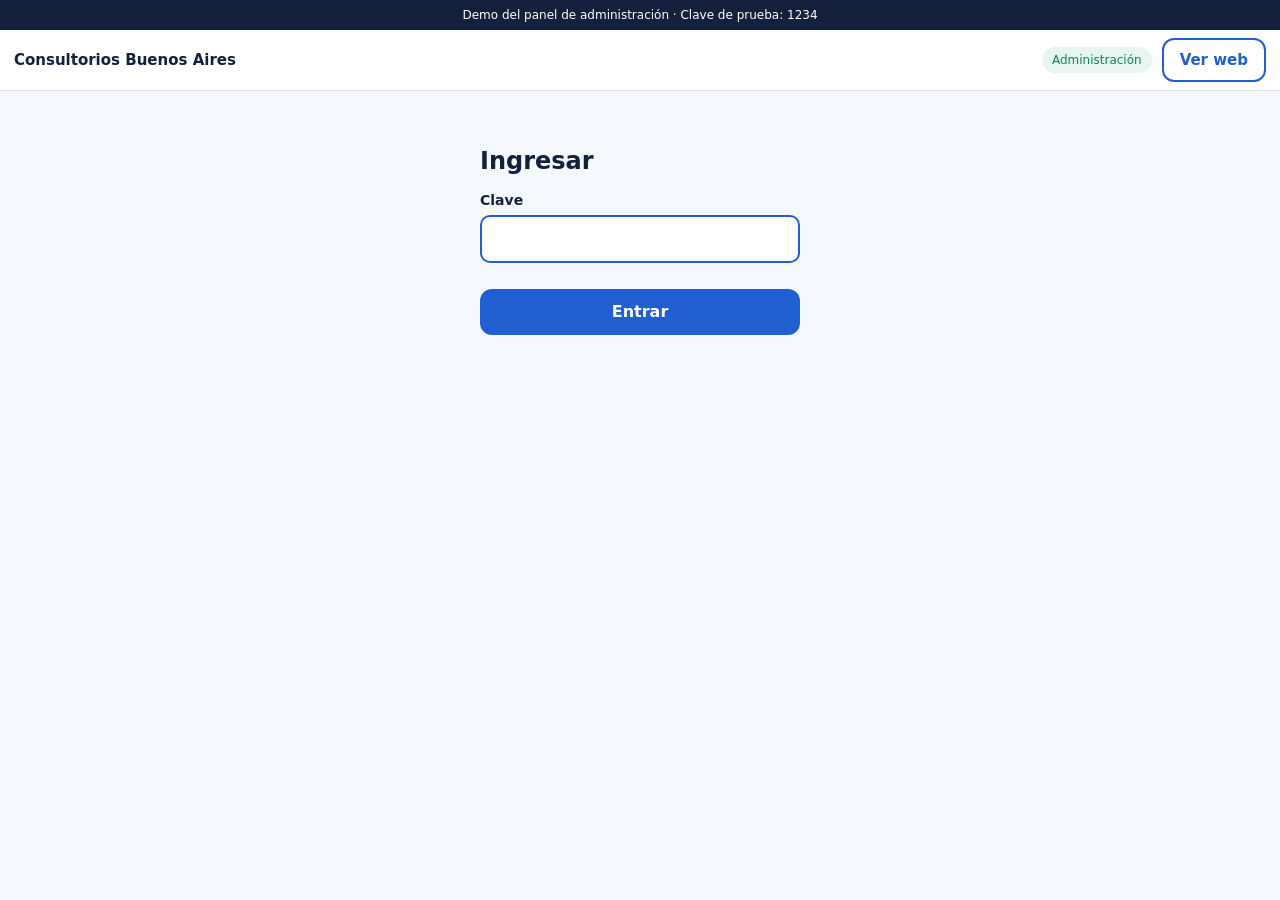
==== admin.html @ bad11d14 "Sistema de turnos y pago online para Consultorios Buenos Aires Reserva de turnos con 21 prestaciones" ====
<!DOCTYPE html>
<html lang="es-AR">
<head>
<meta charset="utf-8"><meta name="viewport" content="width=device-width, initial-scale=1">
<meta name="robots" content="noindex">
<title>Panel de administración | Consultorios Buenos Aires</title>
<link rel="icon" href="img/favicon.svg" type="image/svg+xml"><link rel="stylesheet" href="styles.css">
</head>
<body>
<div class="demo-bar">Demo del panel de administración · Clave de prueba: 1234</div>
<header class="top"><a class="brand" href="index.html"><b>Consultorios Buenos Aires</b></a><span class="pill">Administración</span><a class="btn btn-sm btn-ghost" href="index.html">Ver web</a></header>
<main class="adm" id="app"></main>
<script src="data.js"></script><script src="store.js"></script><script src="admin.js"></script>
</body>
</html>
---- styles.css ----
:root{--p:#1f5fd1;--a:#e84b8a;--bg:#f5f8fc;--t:#14213d;--mut:#5b6b85;--line:#dde5f0;--ok:#12805c;--warn:#b45309;--r:16px}
*{box-sizing:border-box}html{scroll-behavior:smooth;scroll-padding-top:70px}
body{margin:0;font:16px/1.5 system-ui,-apple-system,"Segoe UI",Roboto,sans-serif;color:var(--t);background:var(--bg)}
img,svg,iframe{max-width:100%}a{color:var(--p)}h1,h2,h3{line-height:1.2;margin:0 0 .6em}
.demo-bar{background:var(--t);color:#fff;font-size:12px;text-align:center;padding:6px 10px}
.top{position:sticky;top:0;z-index:20;display:flex;align-items:center;gap:10px;padding:8px 14px;background:#fff;border-bottom:1px solid var(--line)}
.brand{display:flex;align-items:center;gap:8px;text-decoration:none;color:var(--t);font-size:12px;line-height:1.1;margin-right:auto}.brand b{font-size:15px}
.pill{font-size:12px;padding:4px 10px;border-radius:99px;background:#e6f6ef;color:var(--ok);white-space:nowrap}.pill.off{background:#fdeceb;color:#b42318}
.btn{white-space:nowrap;display:inline-flex;align-items:center;justify-content:center;min-height:46px;padding:0 22px;border-radius:12px;border:0;background:var(--p);color:#fff;font:600 16px/1 system-ui,sans-serif;text-decoration:none;cursor:pointer}
.btn:hover{filter:brightness(1.08)}.btn:disabled{opacity:.45;cursor:not-allowed}.btn-sm{min-height:44px;padding:0 16px;font-size:15px}
.btn-ghost{background:#fff;color:var(--p);border:2px solid var(--p)}.btn-link{background:none;border:0;color:var(--mut);font:inherit;cursor:pointer;min-height:44px;padding:0 12px}
.hero{padding:34px 18px 26px;max-width:860px;margin:auto}.hero h1{font-size:clamp(28px,6vw,46px)}.hero em{font-style:normal;color:var(--a)}
.hero p{font-size:18px;color:var(--mut);max-width:60ch}.cta{display:flex;flex-wrap:wrap;gap:10px;margin:18px 0}
.chips{list-style:none;padding:0;margin:0;display:flex;flex-wrap:wrap;gap:8px}.chips li{background:#fff;border:1px solid var(--line);border-radius:99px;padding:5px 12px;font-size:14px}
.wrap{max-width:860px;margin:auto;padding:22px 14px}.wrap h2{font-size:26px}
.wiz{background:#fff;border:1px solid var(--line);border-radius:var(--r);padding:16px;box-shadow:0 6px 24px rgba(20,33,61,.06)}
.steps{display:flex;gap:6px;margin:0 0 16px;padding:0;list-style:none;font-size:12px}.steps li{flex:1;text-align:center;padding-top:8px;border-top:4px solid var(--line);color:var(--mut)}
.steps li.on{border-color:var(--p);color:var(--p);font-weight:700}.steps li.done{border-color:var(--ok);color:var(--ok)}
.grid{display:grid;grid-template-columns:repeat(auto-fill,minmax(210px,1fr));gap:10px}
.card{display:flex;flex-direction:column;gap:3px;text-align:left;background:#fff;border:2px solid var(--line);border-radius:14px;padding:14px;font:inherit;color:inherit;cursor:pointer;min-height:44px}
.card:hover,.card.sel{border-color:var(--p);background:#f2f7ff}.card .ic{font-size:26px}.card small{color:var(--mut)}.card .precio{font-weight:700;color:var(--p);margin-top:4px}
.dias{display:flex;gap:8px;overflow-x:auto;padding:4px 0 10px;scroll-snap-type:x proximity}
.dia{flex:0 0 auto;min-width:62px;min-height:64px;scroll-snap-align:start;border:2px solid var(--line);border-radius:12px;background:#fff;font:inherit;cursor:pointer;display:flex;flex-direction:column;align-items:center;justify-content:center}
.dia b{font-size:20px;line-height:1}.dia small{color:var(--mut);text-transform:uppercase;font-size:11px}.dia.sel{background:var(--p);border-color:var(--p);color:#fff}.dia.sel small{color:#dbe7ff}.dia:disabled{opacity:.4;cursor:not-allowed;background:#f1f4f9}
.horas{display:grid;grid-template-columns:repeat(auto-fill,minmax(84px,1fr));gap:8px}
.hora{min-height:46px;border:2px solid var(--line);border-radius:10px;background:#fff;font:600 16px/1 system-ui,sans-serif;cursor:pointer}.hora.sel{background:var(--p);border-color:var(--p);color:#fff}
.hora.big{grid-column:1/-1;padding:12px;text-align:left;font-weight:500}
.note{background:#fff7e6;border:1px solid #f5d89a;border-radius:12px;padding:10px 12px;font-size:14px;margin:12px 0}
.note.info{background:#eef5ff;border-color:#c9dcfb}
label{display:block;font-weight:600;font-size:14px;margin:12px 0 4px}
input,select,textarea{width:100%;min-height:46px;padding:10px 12px;border:2px solid var(--line);border-radius:10px;font:inherit;background:#fff}input:focus,select:focus,textarea:focus{outline:0;border-color:var(--p)}
input[type=checkbox],input[type=radio]{width:auto;min-height:0}
.row{display:flex;gap:10px}.row>*{flex:1}.actions{display:flex;gap:10px;justify-content:space-between;align-items:center;margin-top:18px;flex-wrap:wrap}
.resumen{background:var(--bg);border-radius:12px;padding:12px 14px;margin:0 0 12px}.resumen div{display:flex;justify-content:space-between;gap:10px;padding:3px 0}.resumen .tot{border-top:1px solid var(--line);margin-top:6px;padding-top:8px;font-size:20px;font-weight:800}
.pagos{display:grid;gap:8px}.pago{display:flex;gap:10px;align-items:flex-start;border:2px solid var(--line);border-radius:12px;padding:12px;cursor:pointer;font-weight:400;margin:0}.pago.sel{border-color:var(--p);background:#f2f7ff}.pago input{margin-top:5px}.pago b{display:block}.pago small{color:var(--mut)}
.stepper{display:inline-flex;align-items:center;gap:6px}.stepper button{width:46px;height:46px;border-radius:10px;border:2px solid var(--line);background:#fff;font-size:22px;cursor:pointer}.stepper output{min-width:34px;text-align:center;font-weight:800;font-size:20px}
.ok{text-align:center}.ok .big{font-size:48px}.codigo{display:inline-block;font:800 26px ui-monospace,monospace;letter-spacing:2px;background:var(--bg);border:2px dashed var(--p);border-radius:12px;padding:6px 16px;margin:6px 0}
.pasos{list-style:none;padding:0;display:grid;gap:10px}.pasos li{display:flex;gap:12px;align-items:center;background:#fff;border:1px solid var(--line);border-radius:14px;padding:12px}.pasos b{flex:none;width:34px;height:34px;border-radius:50%;background:var(--p);color:#fff;display:grid;place-items:center}
.ubic{display:grid;gap:16px}@media(min-width:760px){.ubic{grid-template-columns:1fr 1fr}.wiz{padding:24px}}
.ubic iframe{width:100%;min-height:280px;border:0;border-radius:var(--r)}.horarios{list-style:none;padding:0;margin:8px 0}.horarios li{display:flex;justify-content:space-between;border-bottom:1px solid var(--line);padding:5px 0}
.muted{color:var(--mut)}details{background:#fff;border:1px solid var(--line);border-radius:12px;padding:12px 14px;margin-bottom:8px}summary{font-weight:600;cursor:pointer;min-height:24px}details p{margin:.6em 0 0;color:var(--mut)}
footer{text-align:center;padding:24px 14px 90px;color:var(--mut);font-size:14px}footer p{margin:4px 0}
.wa{position:fixed;right:16px;bottom:16px;width:58px;height:58px;border-radius:50%;background:#25d366;display:grid;place-items:center;box-shadow:0 6px 18px rgba(0,0,0,.25);z-index:30}
dialog{border:0;border-radius:var(--r);padding:22px;max-width:380px;width:calc(100% - 32px);box-shadow:0 20px 60px rgba(0,0,0,.35)}dialog::backdrop{background:rgba(20,33,61,.55)}
.spin{width:36px;height:36px;border:4px solid var(--line);border-top-color:var(--p);border-radius:50%;animation:s 1s linear infinite;margin:14px auto}@keyframes s{to{transform:rotate(360deg)}}
.err{color:#b42318;font-size:14px;margin-top:6px}
/* admin */
.adm{max-width:1000px;margin:auto;padding:16px 14px 60px}.tabs{display:flex;gap:6px;margin:12px 0}.tabs button{min-height:44px;padding:0 16px;border-radius:10px;border:2px solid var(--line);background:#fff;font:600 15px/1 system-ui,sans-serif;cursor:pointer}.tabs button.on{background:var(--p);border-color:var(--p);color:#fff}
.kpis{display:grid;grid-template-columns:repeat(auto-fit,minmax(150px,1fr));gap:10px;margin:12px 0}.kpi{background:#fff;border:1px solid var(--line);border-radius:14px;padding:12px}.kpi small{color:var(--mut)}.kpi b{display:block;font-size:24px}
.tbl{width:100%;border-collapse:collapse;background:#fff;border-radius:14px;overflow:hidden;font-size:14px}.tbl th,.tbl td{padding:9px 10px;border-bottom:1px solid var(--line);text-align:left;vertical-align:middle}.tbl th{background:#eef3fa;font-size:12px;text-transform:uppercase;color:var(--mut)}
.scroll{overflow-x:auto}.tag{display:inline-block;padding:2px 9px;border-radius:99px;font-size:12px;font-weight:600;background:#eef3fa}.tag.pagado,.tag.atendido{background:#e6f6ef;color:var(--ok)}.tag.pendiente,.tag.confirmado{background:#fff4e0;color:var(--warn)}.tag.cancelado{background:#fdeceb;color:#b42318}.tag.verificar{background:#e8f0ff;color:var(--p)}
.mini{min-height:36px;padding:0 10px;border-radius:8px;border:1px solid var(--line);background:#fff;font:600 13px/1 system-ui,sans-serif;cursor:pointer;margin:2px}.mini.pri{background:var(--p);color:#fff;border-color:var(--p)}
.tbl input[type=number]{min-height:38px;width:120px}

.filtros{display:flex;gap:8px;margin:10px 0 12px}.chip{min-height:44px;padding:0 16px;border-radius:99px;border:2px solid var(--line);background:#fff;font:600 15px/1 system-ui,sans-serif;cursor:pointer}.chip.on{background:var(--p);border-color:var(--p);color:#fff}
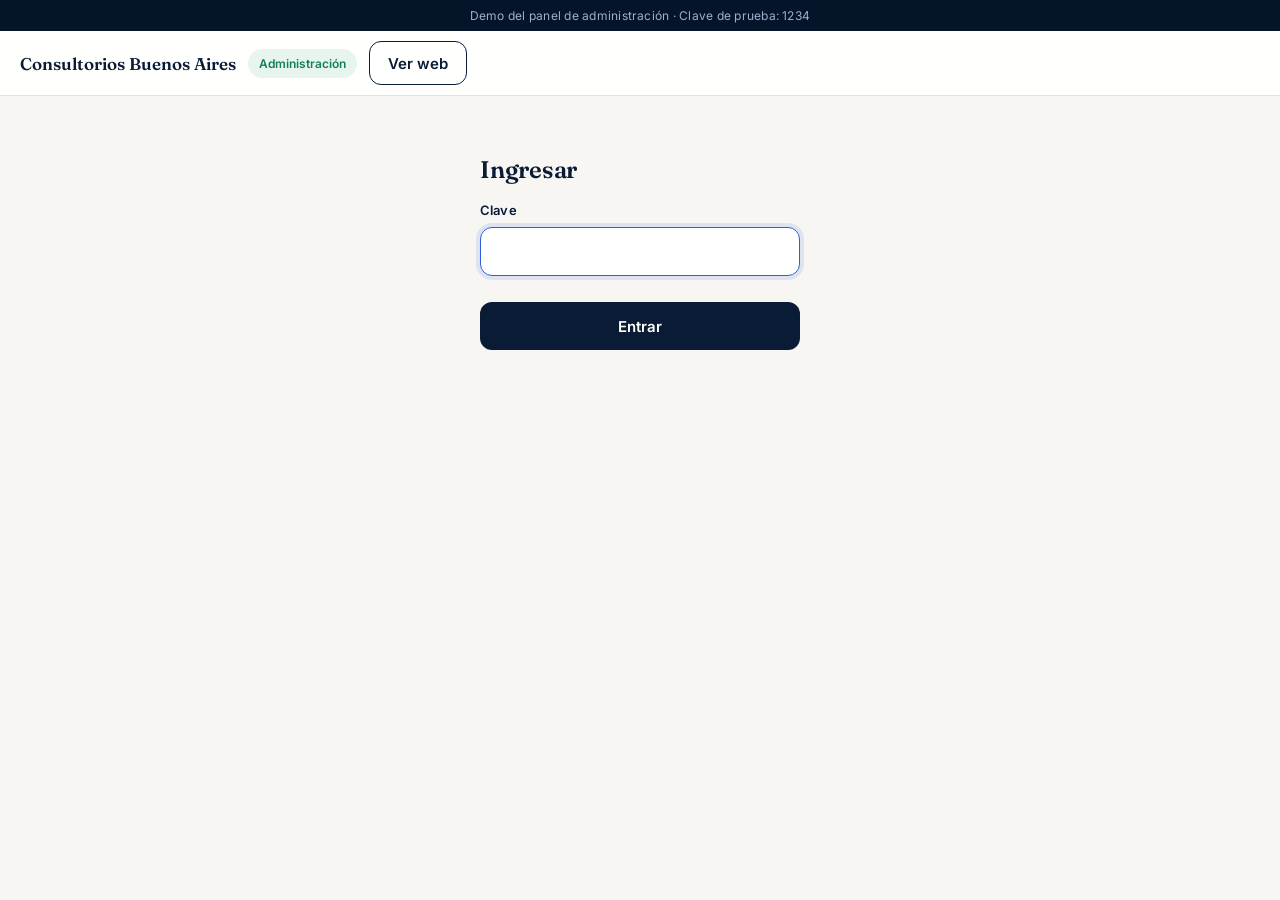
==== commit 19c5ee1f: "Rediseño premium: hero, íconos de línea, tipografía serif y secciones de confianza Co-Authored-By: C" ====
--- a/admin.html
+++ b/admin.html
@@ -4,12 +4,12 @@
 <meta charset="utf-8"><meta name="viewport" content="width=device-width, initial-scale=1">
 <meta name="robots" content="noindex">
 <title>Panel de administración | Consultorios Buenos Aires</title>
-<link rel="icon" href="img/favicon.svg" type="image/svg+xml"><link rel="stylesheet" href="styles.css">
+<link rel="icon" href="img/favicon.svg" type="image/svg+xml"><link href="https://fonts.googleapis.com/css2?family=Fraunces:opsz,wght@9..144,500;9..144,600&family=Inter:wght@400;500;600;700&display=swap" rel="stylesheet"><link rel="stylesheet" href="styles.css">
 </head>
 <body>
 <div class="demo-bar">Demo del panel de administración · Clave de prueba: 1234</div>
 <header class="top"><a class="brand" href="index.html"><b>Consultorios Buenos Aires</b></a><span class="pill">Administración</span><a class="btn btn-sm btn-ghost" href="index.html">Ver web</a></header>
 <main class="adm" id="app"></main>
-<script src="data.js"></script><script src="store.js"></script><script src="admin.js"></script>
+<script src="data.js"></script><script src="store.js"></script><script src="icons.js"></script><script src="admin.js"></script>
 </body>
 </html>
--- a/styles.css
+++ b/styles.css
@@ -1,55 +1,88 @@
-:root{--p:#1f5fd1;--a:#e84b8a;--bg:#f5f8fc;--t:#14213d;--mut:#5b6b85;--line:#dde5f0;--ok:#12805c;--warn:#b45309;--r:16px}
-*{box-sizing:border-box}html{scroll-behavior:smooth;scroll-padding-top:70px}
-body{margin:0;font:16px/1.5 system-ui,-apple-system,"Segoe UI",Roboto,sans-serif;color:var(--t);background:var(--bg)}
-img,svg,iframe{max-width:100%}a{color:var(--p)}h1,h2,h3{line-height:1.2;margin:0 0 .6em}
-.demo-bar{background:var(--t);color:#fff;font-size:12px;text-align:center;padding:6px 10px}
-.top{position:sticky;top:0;z-index:20;display:flex;align-items:center;gap:10px;padding:8px 14px;background:#fff;border-bottom:1px solid var(--line)}
-.brand{display:flex;align-items:center;gap:8px;text-decoration:none;color:var(--t);font-size:12px;line-height:1.1;margin-right:auto}.brand b{font-size:15px}
-.pill{font-size:12px;padding:4px 10px;border-radius:99px;background:#e6f6ef;color:var(--ok);white-space:nowrap}.pill.off{background:#fdeceb;color:#b42318}
-.btn{white-space:nowrap;display:inline-flex;align-items:center;justify-content:center;min-height:46px;padding:0 22px;border-radius:12px;border:0;background:var(--p);color:#fff;font:600 16px/1 system-ui,sans-serif;text-decoration:none;cursor:pointer}
-.btn:hover{filter:brightness(1.08)}.btn:disabled{opacity:.45;cursor:not-allowed}.btn-sm{min-height:44px;padding:0 16px;font-size:15px}
-.btn-ghost{background:#fff;color:var(--p);border:2px solid var(--p)}.btn-link{background:none;border:0;color:var(--mut);font:inherit;cursor:pointer;min-height:44px;padding:0 12px}
-.hero{padding:34px 18px 26px;max-width:860px;margin:auto}.hero h1{font-size:clamp(28px,6vw,46px)}.hero em{font-style:normal;color:var(--a)}
-.hero p{font-size:18px;color:var(--mut);max-width:60ch}.cta{display:flex;flex-wrap:wrap;gap:10px;margin:18px 0}
-.chips{list-style:none;padding:0;margin:0;display:flex;flex-wrap:wrap;gap:8px}.chips li{background:#fff;border:1px solid var(--line);border-radius:99px;padding:5px 12px;font-size:14px}
-.wrap{max-width:860px;margin:auto;padding:22px 14px}.wrap h2{font-size:26px}
-.wiz{background:#fff;border:1px solid var(--line);border-radius:var(--r);padding:16px;box-shadow:0 6px 24px rgba(20,33,61,.06)}
-.steps{display:flex;gap:6px;margin:0 0 16px;padding:0;list-style:none;font-size:12px}.steps li{flex:1;text-align:center;padding-top:8px;border-top:4px solid var(--line);color:var(--mut)}
-.steps li.on{border-color:var(--p);color:var(--p);font-weight:700}.steps li.done{border-color:var(--ok);color:var(--ok)}
-.grid{display:grid;grid-template-columns:repeat(auto-fill,minmax(210px,1fr));gap:10px}
-.card{display:flex;flex-direction:column;gap:3px;text-align:left;background:#fff;border:2px solid var(--line);border-radius:14px;padding:14px;font:inherit;color:inherit;cursor:pointer;min-height:44px}
-.card:hover,.card.sel{border-color:var(--p);background:#f2f7ff}.card .ic{font-size:26px}.card small{color:var(--mut)}.card .precio{font-weight:700;color:var(--p);margin-top:4px}
-.dias{display:flex;gap:8px;overflow-x:auto;padding:4px 0 10px;scroll-snap-type:x proximity}
-.dia{flex:0 0 auto;min-width:62px;min-height:64px;scroll-snap-align:start;border:2px solid var(--line);border-radius:12px;background:#fff;font:inherit;cursor:pointer;display:flex;flex-direction:column;align-items:center;justify-content:center}
-.dia b{font-size:20px;line-height:1}.dia small{color:var(--mut);text-transform:uppercase;font-size:11px}.dia.sel{background:var(--p);border-color:var(--p);color:#fff}.dia.sel small{color:#dbe7ff}.dia:disabled{opacity:.4;cursor:not-allowed;background:#f1f4f9}
-.horas{display:grid;grid-template-columns:repeat(auto-fill,minmax(84px,1fr));gap:8px}
-.hora{min-height:46px;border:2px solid var(--line);border-radius:10px;background:#fff;font:600 16px/1 system-ui,sans-serif;cursor:pointer}.hora.sel{background:var(--p);border-color:var(--p);color:#fff}
-.hora.big{grid-column:1/-1;padding:12px;text-align:left;font-weight:500}
-.note{background:#fff7e6;border:1px solid #f5d89a;border-radius:12px;padding:10px 12px;font-size:14px;margin:12px 0}
-.note.info{background:#eef5ff;border-color:#c9dcfb}
-label{display:block;font-weight:600;font-size:14px;margin:12px 0 4px}
-input,select,textarea{width:100%;min-height:46px;padding:10px 12px;border:2px solid var(--line);border-radius:10px;font:inherit;background:#fff}input:focus,select:focus,textarea:focus{outline:0;border-color:var(--p)}
+:root{--ink:#0a1b36;--ink2:#13294d;--p:#1b3a8a;--p2:#2f5fe0;--a:#d6457c;--gold:#a8864e;--bg:#f7f6f2;--card:#fff;--t:#1a2238;--mut:#5f6b82;--line:#e6e3db;--ok:#12805c;--warn:#a15c07;--r:16px;--sh:0 1px 2px rgba(10,27,54,.04),0 12px 32px rgba(10,27,54,.07);--serif:"Fraunces",Georgia,"Times New Roman",serif;--sans:"Inter",system-ui,-apple-system,"Segoe UI",Roboto,sans-serif}
+*{box-sizing:border-box}html{scroll-behavior:smooth;scroll-padding-top:76px}
+body{margin:0;font:16px/1.6 var(--sans);color:var(--t);background:var(--bg);-webkit-font-smoothing:antialiased}
+img,svg,iframe{max-width:100%}a{color:var(--p)}h1,h2,h3{font-family:var(--serif);font-weight:600;line-height:1.15;margin:0 0 .5em;color:var(--ink);letter-spacing:-.01em}
+.i{display:block;flex:none}
+.demo-bar{background:#06142a;color:#9fb0cc;font-size:12px;text-align:center;padding:6px 10px;letter-spacing:.02em}
+.top{position:sticky;top:0;z-index:20;display:flex;align-items:center;gap:12px;padding:10px 20px;background:rgba(255,255,255,.92);backdrop-filter:blur(10px);border-bottom:1px solid var(--line)}
+.brand{display:flex;align-items:center;gap:10px;text-decoration:none;color:var(--ink);font-size:12px;line-height:1.1;letter-spacing:.06em;text-transform:uppercase}.brand b{display:block;font:600 17px/1.1 var(--serif);text-transform:none;letter-spacing:0;margin-top:2px}
+.nav{display:none;margin-left:auto;gap:22px}.nav a{color:var(--mut);text-decoration:none;font-weight:500;font-size:15px}.nav a:hover{color:var(--ink)}
+.pill{margin-left:auto;font-size:12px;font-weight:600;padding:5px 11px;border-radius:99px;background:#e8f5ef;color:var(--ok);white-space:nowrap}.pill.off{background:#fbecea;color:#b42318}
+@media(min-width:900px){.nav{display:flex}.pill{margin-left:0}}
+.btn{display:inline-flex;align-items:center;justify-content:center;white-space:nowrap;min-height:48px;padding:0 26px;border-radius:12px;border:0;background:var(--ink);color:#fff;font:600 15px/1 var(--sans);text-decoration:none;cursor:pointer;transition:transform .15s,box-shadow .15s,background .15s}
+.btn:hover{background:var(--ink2);transform:translateY(-1px);box-shadow:0 8px 20px rgba(10,27,54,.22)}.btn:disabled{opacity:.4;cursor:not-allowed;transform:none;box-shadow:none}.btn-sm{min-height:44px;padding:0 18px}
+.btn-ghost{background:transparent;color:var(--ink);border:1.5px solid var(--ink)}.btn-ghost:hover{background:var(--ink);color:#fff}
+.btn-light{background:#fff;color:var(--ink)}.btn-light:hover{background:#eef2fb}.btn-line{background:transparent;color:#fff;border:1.5px solid rgba(255,255,255,.4)}.btn-line:hover{background:rgba(255,255,255,.1)}
+.btn-link{background:none;border:0;color:var(--mut);font:500 15px var(--sans);cursor:pointer;min-height:44px;padding:0 12px}.btn-link:hover{color:var(--ink)}
+.eyebrow{font:600 12px/1 var(--sans);letter-spacing:.16em;text-transform:uppercase;color:#c9a96a;margin:0 0 14px}.eyebrow.dark{color:var(--gold)}
+/* hero */
+.hero{background:radial-gradient(1100px 500px at 85% -10%,#24428f 0,transparent 60%),linear-gradient(160deg,#0a1b36,#0e2a57);color:#fff;padding:54px 20px 64px}
+.hero-in{max-width:1080px;margin:auto;display:grid;gap:34px;align-items:center}
+.hero h1{color:#fff;font-size:clamp(34px,6.4vw,58px);margin-bottom:.4em}.hero h1 em{font-style:italic;color:#9db7ff}
+.lead{font-size:18px;color:#c3cee3;max-width:54ch}.cta{display:flex;flex-wrap:wrap;gap:12px;margin:22px 0}
+.stats{display:grid;grid-template-columns:repeat(3,1fr);gap:14px;margin:30px 0 0;padding-top:22px;border-top:1px solid rgba(255,255,255,.14)}.stats dt{font:600 24px/1.1 var(--serif);color:#fff}.stats dd{margin:4px 0 0;font-size:13px;color:#a6b4cf;line-height:1.35}
+.ticket{background:#fff;color:var(--t);border-radius:20px;padding:20px;box-shadow:0 30px 70px rgba(0,0,0,.35);max-width:360px;width:100%;justify-self:center;transform:rotate(1.5deg)}
+.t-head{display:flex;gap:12px;align-items:center;padding-bottom:14px;border-bottom:1px dashed var(--line);margin-bottom:6px}.t-head b{display:block;font:600 18px var(--serif);color:var(--ink)}.t-head small{color:var(--mut)}
+.t-ok{width:38px;height:38px;border-radius:50%;background:#e8f5ef;color:var(--ok);display:grid;place-items:center}
+.t-row{display:flex;justify-content:space-between;padding:8px 0;font-size:14px;border-bottom:1px solid #f1efe9}.t-row span{color:var(--mut)}.t-paid{color:var(--ok)}
+.t-btn{margin-top:14px;text-align:center;border:1.5px solid var(--ink);border-radius:10px;padding:11px;font-weight:600;font-size:14px;color:var(--ink)}
+@media(min-width:900px){.hero{padding:76px 24px 88px}.hero-in{grid-template-columns:1.25fr .75fr}.ticket{justify-self:end}}
+/* trust */
+.trust{max-width:1080px;margin:-30px auto 0;padding:0 16px;position:relative}.trust ul{list-style:none;margin:0;padding:0;display:grid;gap:0;background:#fff;border-radius:var(--r);box-shadow:var(--sh);border:1px solid var(--line);overflow:hidden}
+.trust li{display:flex;gap:14px;align-items:center;padding:16px 18px;border-bottom:1px solid var(--line)}.trust li:last-child{border:0}.trust li>span{width:44px;height:44px;border-radius:12px;background:#eef2fb;color:var(--p);display:grid;place-items:center;flex:none}
+.trust b{display:block;font-size:15px;color:var(--ink)}.trust small{color:var(--mut);font-size:13px}
+@media(min-width:800px){.trust ul{grid-template-columns:repeat(3,1fr)}.trust li{border-bottom:0;border-right:1px solid var(--line)}.trust li:last-child{border:0}}
+.wrap{max-width:1080px;margin:auto;padding:56px 16px 8px}.wrap h2{font-size:clamp(28px,4.4vw,40px)}.sub{color:var(--mut);margin:-.2em 0 1.4em;max-width:60ch}
+/* wizard */
+.wiz{background:var(--card);border:1px solid var(--line);border-radius:20px;padding:18px;box-shadow:var(--sh);margin-top:20px}
+@media(min-width:760px){.wiz{padding:34px}}
+.steps{display:flex;gap:6px;margin:0 0 26px;padding:0;list-style:none}.steps li{flex:1;display:flex;align-items:center;gap:8px;font-size:13px;color:var(--mut);padding-top:12px;border-top:3px solid var(--line)}
+.steps li b{width:24px;height:24px;border-radius:50%;background:#eceae3;display:grid;place-items:center;font-size:12px;flex:none}.steps li span{display:none}@media(min-width:520px){.steps li span{display:inline}}
+.steps li.on{border-color:var(--ink);color:var(--ink);font-weight:600}.steps li.on b{background:var(--ink);color:#fff}.steps li.done{border-color:var(--ok);color:var(--ok)}.steps li.done b{background:var(--ok);color:#fff}
+.wiz h3{font-size:24px}.ptit{display:flex;align-items:center;gap:12px}
+#q{margin-bottom:10px}.filtros{display:flex;gap:8px;margin:2px 0 16px;flex-wrap:wrap}
+.chip{min-height:42px;padding:0 18px;border-radius:99px;border:1.5px solid var(--line);background:#fff;font:600 14px/1 var(--sans);color:var(--mut);cursor:pointer}.chip.on{background:var(--ink);border-color:var(--ink);color:#fff}
+.grid{display:grid;grid-template-columns:repeat(auto-fill,minmax(230px,1fr));gap:12px}
+.card{display:flex;flex-direction:column;gap:2px;text-align:left;background:#fff;border:1.5px solid var(--line);border-radius:14px;padding:16px;font:inherit;color:inherit;cursor:pointer;min-height:44px;transition:border-color .15s,box-shadow .15s,transform .15s}
+.card:hover,.card.sel{border-color:var(--ink);box-shadow:var(--sh);transform:translateY(-2px)}.card b{font:600 18px var(--serif);color:var(--ink);margin-top:10px}.card small{color:var(--mut);font-size:13px}.card .precio{font-weight:600;color:var(--p);margin-top:8px;font-size:15px}
+.ico{width:44px;height:44px;border-radius:12px;background:#eef2fb;color:var(--p);display:inline-grid;place-items:center;flex:none}
+.pres{display:flex;align-items:center;gap:10px}.pres .ico{width:34px;height:34px;border-radius:10px}.pres .ico .i{width:18px;height:18px}
+.dias{display:flex;gap:8px;overflow-x:auto;padding:4px 2px 12px;scroll-snap-type:x proximity}
+.dia{flex:0 0 auto;min-width:64px;min-height:70px;scroll-snap-align:start;border:1.5px solid var(--line);border-radius:14px;background:#fff;font:inherit;cursor:pointer;display:flex;flex-direction:column;align-items:center;justify-content:center;color:var(--t)}
+.dia b{font:600 22px/1 var(--serif)}.dia small{color:var(--mut);text-transform:uppercase;font-size:10.5px;letter-spacing:.08em}.dia.sel{background:var(--ink);border-color:var(--ink);color:#fff}.dia.sel small{color:#a6b4cf}.dia:disabled{opacity:.38;cursor:not-allowed;background:#f3f1ec}
+.horas{display:grid;grid-template-columns:repeat(auto-fill,minmax(88px,1fr));gap:8px}
+.hora{min-height:46px;border:1.5px solid var(--line);border-radius:12px;background:#fff;font:600 15px var(--sans);color:var(--t);cursor:pointer}.hora:hover{border-color:var(--ink)}.hora.sel{background:var(--ink);border-color:var(--ink);color:#fff}
+.hora.big{grid-column:1/-1;padding:14px;text-align:left;font-weight:500;line-height:1.4}
+.note{background:#fbf5e9;border:1px solid #efdfb8;border-radius:12px;padding:11px 14px;font-size:14px;margin:14px 0;color:#6d531a}.note.info{background:#eef2fb;border-color:#d3dcf3;color:#26407d}
+label{display:block;font-weight:600;font-size:13px;margin:16px 0 6px;color:var(--ink);letter-spacing:.01em}
+input,select,textarea{width:100%;min-height:48px;padding:11px 14px;border:1.5px solid var(--line);border-radius:12px;font:inherit;background:#fff;color:var(--t)}input:focus,select:focus,textarea:focus{outline:0;border-color:var(--p2);box-shadow:0 0 0 4px rgba(47,95,224,.12)}
 input[type=checkbox],input[type=radio]{width:auto;min-height:0}
-.row{display:flex;gap:10px}.row>*{flex:1}.actions{display:flex;gap:10px;justify-content:space-between;align-items:center;margin-top:18px;flex-wrap:wrap}
-.resumen{background:var(--bg);border-radius:12px;padding:12px 14px;margin:0 0 12px}.resumen div{display:flex;justify-content:space-between;gap:10px;padding:3px 0}.resumen .tot{border-top:1px solid var(--line);margin-top:6px;padding-top:8px;font-size:20px;font-weight:800}
-.pagos{display:grid;gap:8px}.pago{display:flex;gap:10px;align-items:flex-start;border:2px solid var(--line);border-radius:12px;padding:12px;cursor:pointer;font-weight:400;margin:0}.pago.sel{border-color:var(--p);background:#f2f7ff}.pago input{margin-top:5px}.pago b{display:block}.pago small{color:var(--mut)}
-.stepper{display:inline-flex;align-items:center;gap:6px}.stepper button{width:46px;height:46px;border-radius:10px;border:2px solid var(--line);background:#fff;font-size:22px;cursor:pointer}.stepper output{min-width:34px;text-align:center;font-weight:800;font-size:20px}
-.ok{text-align:center}.ok .big{font-size:48px}.codigo{display:inline-block;font:800 26px ui-monospace,monospace;letter-spacing:2px;background:var(--bg);border:2px dashed var(--p);border-radius:12px;padding:6px 16px;margin:6px 0}
-.pasos{list-style:none;padding:0;display:grid;gap:10px}.pasos li{display:flex;gap:12px;align-items:center;background:#fff;border:1px solid var(--line);border-radius:14px;padding:12px}.pasos b{flex:none;width:34px;height:34px;border-radius:50%;background:var(--p);color:#fff;display:grid;place-items:center}
-.ubic{display:grid;gap:16px}@media(min-width:760px){.ubic{grid-template-columns:1fr 1fr}.wiz{padding:24px}}
-.ubic iframe{width:100%;min-height:280px;border:0;border-radius:var(--r)}.horarios{list-style:none;padding:0;margin:8px 0}.horarios li{display:flex;justify-content:space-between;border-bottom:1px solid var(--line);padding:5px 0}
-.muted{color:var(--mut)}details{background:#fff;border:1px solid var(--line);border-radius:12px;padding:12px 14px;margin-bottom:8px}summary{font-weight:600;cursor:pointer;min-height:24px}details p{margin:.6em 0 0;color:var(--mut)}
-footer{text-align:center;padding:24px 14px 90px;color:var(--mut);font-size:14px}footer p{margin:4px 0}
-.wa{position:fixed;right:16px;bottom:16px;width:58px;height:58px;border-radius:50%;background:#25d366;display:grid;place-items:center;box-shadow:0 6px 18px rgba(0,0,0,.25);z-index:30}
-dialog{border:0;border-radius:var(--r);padding:22px;max-width:380px;width:calc(100% - 32px);box-shadow:0 20px 60px rgba(0,0,0,.35)}dialog::backdrop{background:rgba(20,33,61,.55)}
-.spin{width:36px;height:36px;border:4px solid var(--line);border-top-color:var(--p);border-radius:50%;animation:s 1s linear infinite;margin:14px auto}@keyframes s{to{transform:rotate(360deg)}}
-.err{color:#b42318;font-size:14px;margin-top:6px}
+.row{display:flex;gap:12px}.row>*{flex:1}.actions{display:flex;gap:10px;justify-content:space-between;align-items:center;margin-top:24px;flex-wrap:wrap}
+.resumen{background:#faf9f6;border:1px solid var(--line);border-radius:14px;padding:14px 16px;margin:0 0 16px}.resumen div{display:flex;justify-content:space-between;gap:12px;padding:5px 0;font-size:15px}.resumen div>span:first-child{color:var(--mut)}.resumen .pres{color:var(--ink);font-weight:600}.resumen .tot{border-top:1px solid var(--line);margin-top:8px;padding-top:12px;font:600 24px var(--serif);color:var(--ink)}.resumen .tot span:first-child{color:var(--ink)}
+.pagos{display:grid;gap:10px}.pago{display:flex;gap:12px;align-items:flex-start;border:1.5px solid var(--line);border-radius:14px;padding:14px;cursor:pointer;font-weight:400;margin:0}.pago.sel{border-color:var(--ink);background:#f5f8ff}.pago input{margin-top:5px;accent-color:var(--ink)}.pago b{display:block;font-size:15px;color:var(--ink)}.pago small{color:var(--mut);font-size:13.5px;line-height:1.4}
+.stepper{display:inline-flex;align-items:center;gap:8px}.stepper button{width:48px;height:48px;border-radius:12px;border:1.5px solid var(--line);background:#fff;font-size:22px;cursor:pointer}.stepper output{min-width:36px;text-align:center;font:600 24px var(--serif)}
+.ok{text-align:center}.ok .big{width:68px;height:68px;border-radius:50%;background:#e8f5ef;color:var(--ok);display:grid;place-items:center;margin:4px auto 12px}.ok .big .i{width:34px;height:34px}.codigo{display:inline-block;font:600 26px ui-monospace,monospace;letter-spacing:3px;background:#faf9f6;border:1.5px dashed var(--gold);border-radius:12px;padding:8px 20px;margin:8px 0 16px;color:var(--ink)}
+.err{color:#b42318;font-size:14px;margin-top:8px}
+/* secciones */
+.espdir{list-style:none;margin:0;padding:0;display:grid;grid-template-columns:repeat(auto-fill,minmax(210px,1fr));gap:10px}.espdir li{display:flex;align-items:center;gap:12px;background:#fff;border:1px solid var(--line);border-radius:14px;padding:12px 14px;font-weight:500;color:var(--ink)}.espdir .ico{width:38px;height:38px}
+.pasos{list-style:none;padding:0;margin:20px 0 0;display:grid;gap:14px}@media(min-width:800px){.pasos{grid-template-columns:repeat(3,1fr)}}
+.pasos li{display:flex;gap:14px;background:#fff;border:1px solid var(--line);border-radius:var(--r);padding:20px}.pasos>li>b{flex:none;width:38px;height:38px;border-radius:50%;background:var(--ink);color:#fff;display:grid;place-items:center;font:600 17px var(--serif)}.pasos h3{font-size:19px;margin-bottom:4px}.pasos p{margin:0;color:var(--mut);font-size:15px}
+.ubic{display:grid;gap:16px;margin-top:20px}@media(min-width:800px){.ubic{grid-template-columns:.9fr 1.1fr}}
+.ubic-card{background:#fff;border:1px solid var(--line);border-radius:var(--r);padding:22px}.dir{font:600 20px var(--serif);margin:0 0 6px}.ubic iframe{width:100%;min-height:300px;height:100%;border:0;border-radius:var(--r)}
+.horarios{list-style:none;padding:0;margin:8px 0 10px}.horarios li{display:flex;justify-content:space-between;border-bottom:1px solid #f0eee8;padding:8px 0;font-size:15px}.horarios li span:last-child{font-weight:600;color:var(--ink)}
+.muted{color:var(--mut)}details{background:#fff;border:1px solid var(--line);border-radius:14px;padding:14px 18px;margin-bottom:10px}summary{font-weight:600;cursor:pointer;min-height:26px;color:var(--ink)}details p{margin:.7em 0 0;color:var(--mut)}
+footer{background:var(--ink);color:#a6b4cf;margin-top:64px;padding:44px 20px 100px;font-size:14px}.foot-in{max-width:1080px;margin:auto;display:grid;gap:22px}@media(min-width:700px){.foot-in{grid-template-columns:1.4fr 1fr}}
+.foot-brand{font:600 22px var(--serif);color:#fff}footer p{margin:6px 0}footer a{color:#dbe5ff}.credit{max-width:1080px;margin:28px auto 0;padding-top:18px;border-top:1px solid rgba(255,255,255,.12);font-size:13px}
+.wa{position:fixed;right:16px;bottom:16px;width:58px;height:58px;border-radius:50%;background:#25d366;display:grid;place-items:center;box-shadow:0 8px 22px rgba(0,0,0,.3);z-index:30}
+dialog{border:0;border-radius:20px;padding:26px;max-width:400px;width:calc(100% - 32px);box-shadow:0 30px 80px rgba(0,0,0,.4)}dialog::backdrop{background:rgba(10,27,54,.6)}
+.spin{width:36px;height:36px;border:4px solid var(--line);border-top-color:var(--ink);border-radius:50%;animation:s 1s linear infinite;margin:14px auto}@keyframes s{to{transform:rotate(360deg)}}
+@media(prefers-reduced-motion:reduce){*{transition:none!important;animation:none!important;scroll-behavior:auto!important}}
 /* admin */
-.adm{max-width:1000px;margin:auto;padding:16px 14px 60px}.tabs{display:flex;gap:6px;margin:12px 0}.tabs button{min-height:44px;padding:0 16px;border-radius:10px;border:2px solid var(--line);background:#fff;font:600 15px/1 system-ui,sans-serif;cursor:pointer}.tabs button.on{background:var(--p);border-color:var(--p);color:#fff}
-.kpis{display:grid;grid-template-columns:repeat(auto-fit,minmax(150px,1fr));gap:10px;margin:12px 0}.kpi{background:#fff;border:1px solid var(--line);border-radius:14px;padding:12px}.kpi small{color:var(--mut)}.kpi b{display:block;font-size:24px}
-.tbl{width:100%;border-collapse:collapse;background:#fff;border-radius:14px;overflow:hidden;font-size:14px}.tbl th,.tbl td{padding:9px 10px;border-bottom:1px solid var(--line);text-align:left;vertical-align:middle}.tbl th{background:#eef3fa;font-size:12px;text-transform:uppercase;color:var(--mut)}
-.scroll{overflow-x:auto}.tag{display:inline-block;padding:2px 9px;border-radius:99px;font-size:12px;font-weight:600;background:#eef3fa}.tag.pagado,.tag.atendido{background:#e6f6ef;color:var(--ok)}.tag.pendiente,.tag.confirmado{background:#fff4e0;color:var(--warn)}.tag.cancelado{background:#fdeceb;color:#b42318}.tag.verificar{background:#e8f0ff;color:var(--p)}
-.mini{min-height:36px;padding:0 10px;border-radius:8px;border:1px solid var(--line);background:#fff;font:600 13px/1 system-ui,sans-serif;cursor:pointer;margin:2px}.mini.pri{background:var(--p);color:#fff;border-color:var(--p)}
-.tbl input[type=number]{min-height:38px;width:120px}
-
-.filtros{display:flex;gap:8px;margin:10px 0 12px}.chip{min-height:44px;padding:0 16px;border-radius:99px;border:2px solid var(--line);background:#fff;font:600 15px/1 system-ui,sans-serif;cursor:pointer}.chip.on{background:var(--p);border-color:var(--p);color:#fff}
+.adm{max-width:1040px;margin:auto;padding:20px 14px 60px}.tabs{display:flex;gap:6px;margin:14px 0}.tabs button{min-height:44px;padding:0 18px;border-radius:10px;border:1.5px solid var(--line);background:#fff;font:600 14px/1 var(--sans);cursor:pointer;color:var(--mut)}.tabs button.on{background:var(--ink);border-color:var(--ink);color:#fff}
+.kpis{display:grid;grid-template-columns:repeat(auto-fit,minmax(160px,1fr));gap:12px;margin:14px 0}.kpi{background:#fff;border:1px solid var(--line);border-radius:14px;padding:14px 16px}.kpi small{color:var(--mut)}.kpi b{display:block;font:600 28px var(--serif);color:var(--ink)}
+.tbl{width:100%;border-collapse:collapse;background:#fff;border-radius:14px;overflow:hidden;font-size:14px;border:1px solid var(--line)}.tbl th,.tbl td{padding:10px 12px;border-bottom:1px solid #efede7;text-align:left;vertical-align:middle}.tbl th{background:#faf9f6;font-size:11.5px;letter-spacing:.08em;text-transform:uppercase;color:var(--mut)}.tbl .ico{width:30px;height:30px;border-radius:8px;margin-right:6px}.tbl .ico .i{width:16px;height:16px}
+.scroll{overflow-x:auto}.tag{display:inline-block;padding:2px 10px;border-radius:99px;font-size:12px;font-weight:600;background:#eef0f5}.tag.pagado,.tag.atendido{background:#e8f5ef;color:var(--ok)}.tag.pendiente,.tag.confirmado{background:#fdf3e1;color:var(--warn)}.tag.cancelado{background:#fbecea;color:#b42318}.tag.verificar{background:#e8efff;color:var(--p)}
+.mini{min-height:36px;padding:0 12px;border-radius:8px;border:1px solid var(--line);background:#fff;font:600 13px/1 var(--sans);cursor:pointer;margin:2px;color:var(--ink)}.mini.pri{background:var(--ink);color:#fff;border-color:var(--ink)}
+.tbl input[type=number]{min-height:40px;width:120px}
+@media(max-width:519px){.grid{grid-template-columns:1fr 1fr;gap:8px}.card{padding:12px}.card b{font-size:16px;margin-top:8px}.card .ico{width:38px;height:38px}.espdir{grid-template-columns:1fr 1fr}.espdir li{padding:10px;font-size:14px}.espdir .ico{width:32px;height:32px}}
+@media(max-width:519px){.espdir{grid-template-columns:repeat(2,minmax(0,1fr))}.grid{grid-template-columns:repeat(2,minmax(0,1fr))}.espdir li{min-width:0}.espdir li span:last-child,.card b{overflow-wrap:anywhere;hyphens:auto;font-size:14px}.card b{font-size:15px}}
